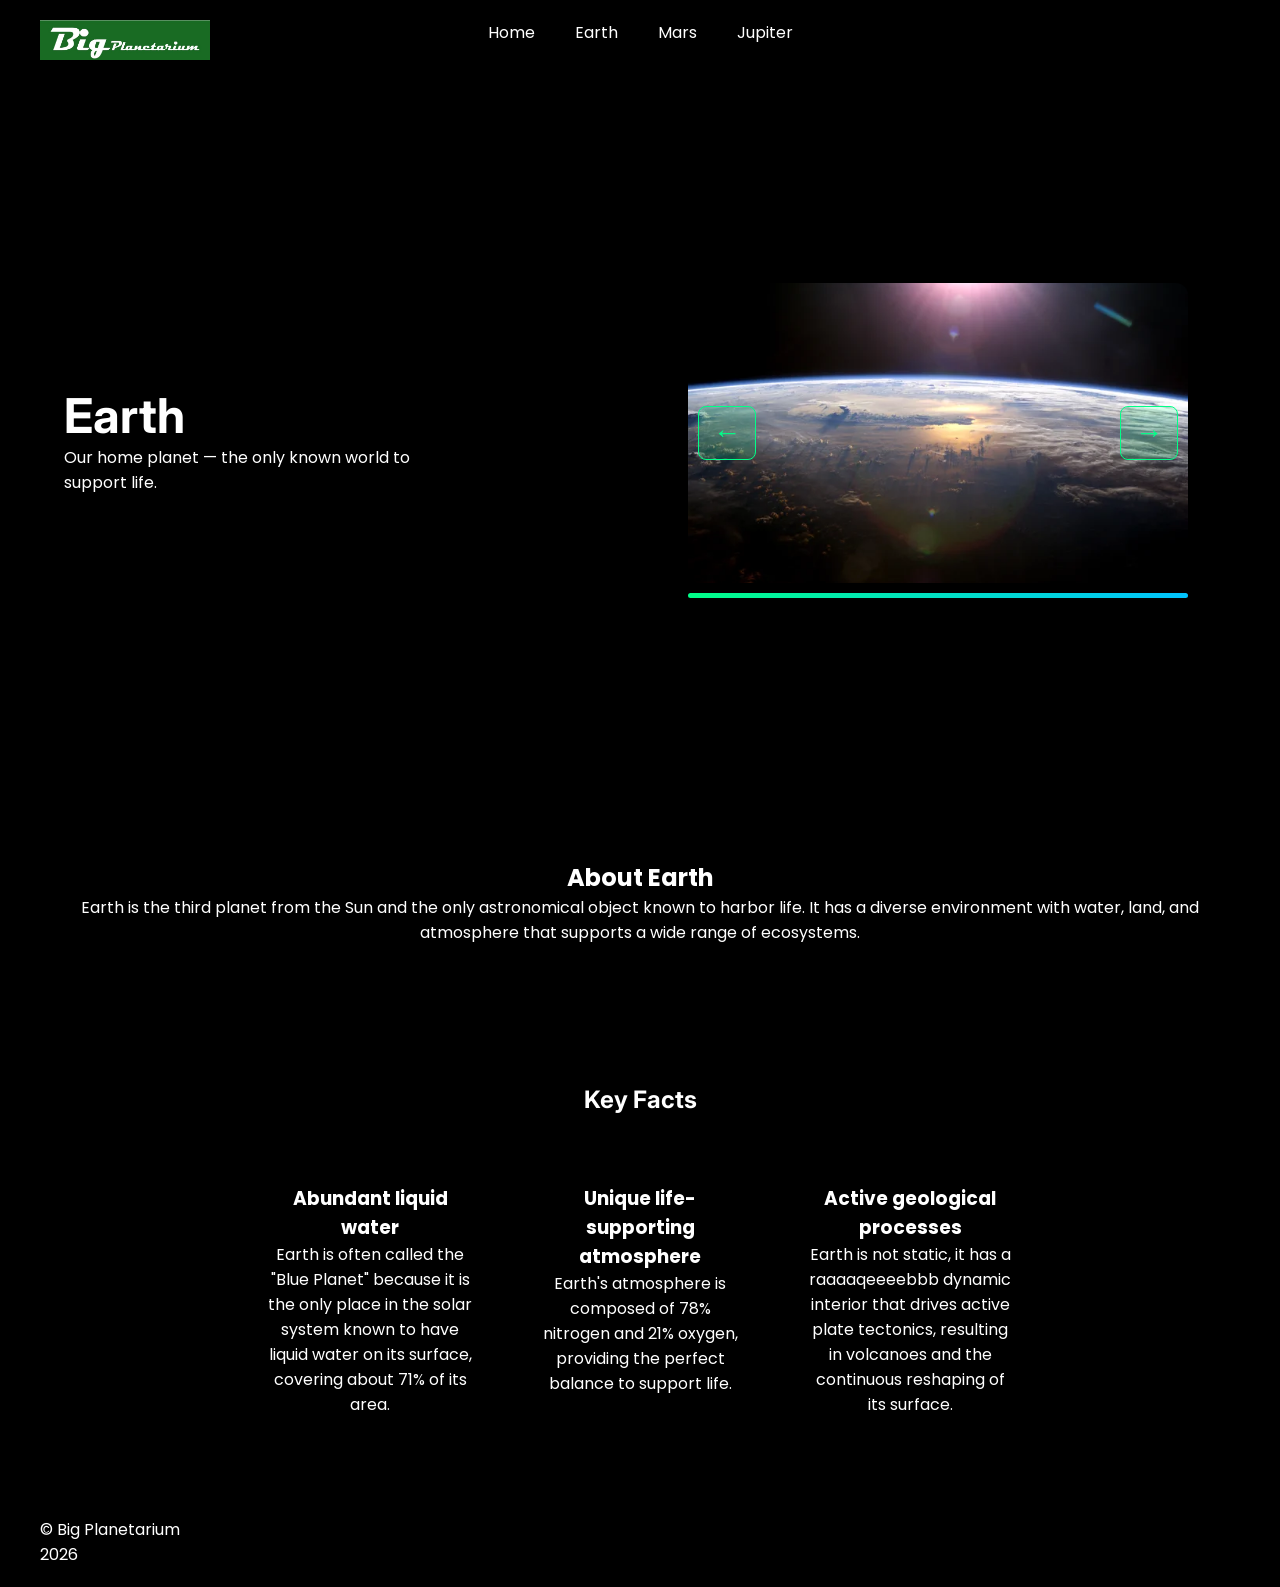
==== Web Dev Project - Planetarium/HTML/earth.html @ f70e534e "tried fixing linking back to home page" ====
<!-- not finished  -->
<!DOCTYPE html>
<html lang="en">
<head>
    <meta charset="UTF-8">
    <meta name="viewport" content="width=device-width, initial-scale=1.0">
    <title>Earth - Big Planetarium</title> <!-- title for earth page -->

    <link href="https://fonts.googleapis.com/css2?family=Inter:wght@300;400;600&family=Poppins:wght@300;400;500;600&display=swap" rel="stylesheet"> <!-- poppins font from google-->
    <link rel="stylesheet" href="../CSS/earth.css">
</head>
<body>

    <!-- looping earth video -->
    <video autoplay muted loop playsinline class="bg-video">
        <source src="../Assets/earth-loop.mp4" type="video/mp4">
    </video>

    <!-- navigation bar -->
    <nav class="navbar">
        <div class="logo">
            <img src="../Assets/big planetarium.jpg" alt="Logo">
        </div>
<!-- links for nav bar-->
        <ul class="nav-links">
            <li><a href="../../index.html">Home</a></li>
            <li><a href="earth.html">Earth</a></li>
            <li><a href="mars.html">Mars</a></li>
            <li><a href="jupiter.html">Jupiter</a></li>
        </ul>
    </nav>
<!-- main content -->
<header class="hero">
    <div class="hero-content fade-in">
        <div class="hero-left">
            <h2>Earth</h2>
            <p>Our home planet — the only known world to support life.</p>
        </div>

        <div class="hero-right">
            <div class="slideshow">
                <img src="../Assets/earth from space.jpg" class="slide active">
                <img src="../Assets/flower field.jpg" class="slide">
                <img src="../Assets/earth from moon.jpg" class="slide">
                 <button class="slide-btn prev">&larr;</button>
    <button class="slide-btn next">&rarr;</button>
            </div>

            <div class="progress-bar">
                <div class="progress"></div>
            </div>
        </div>
    </div>
</header>

    <section class="about fade-in">
        <h2>About Earth</h2>
        <p>
            Earth is the third planet from the Sun and the only astronomical object known to harbor life. 
            It has a diverse environment with water, land, and atmosphere that supports a wide range of ecosystems.
        </p>
    </section>
<!-- key facts using the same planet cards from homepage-->
    <section class="planets">
        <h2 class="fade-in">Key Facts</h2>

        <div class="planet-grid">
            <div class="planet-card fade-in"> <!-- using the same planet card design from homepage for consistency -->
                <h3>Abundant liquid water</h3>
                <p>Earth is often called the "Blue Planet" because it is the only place in the solar system known to have liquid water on its surface, covering about 71% of its area.</p>
            </div>

            <div class="planet-card fade-in">
                <h3>Unique life-supporting atmosphere</h3>
                <p>Earth's atmosphere is composed of 78% nitrogen and 21% oxygen, providing the perfect balance to support life.</p>
            </div>

            <div class="planet-card fade-in">
                <h3>Active geological processes</h3>
                <p> Earth is not static, it has a raaaaqeeeebbb dynamic interior that drives active plate tectonics, resulting in volcanoes and the continuous reshaping of its surface.</p>
            </div>
        </div>
    </section>

    <footer class="footer">
        <p>&copy; Big Planetarium</p>
        <p>2026</p>
    </footer>

    <script src="../JS/earth.js"></script>

</body>
</html>
<!-- end of code hopefully -->
---- Web Dev Project - Planetarium/CSS/earth.css ----
/* not finished */
/* global styles */
* {
    margin: 0;
    padding: 0;
    box-sizing: border-box;
}

body {
    font-family: 'Poppins', sans-serif;
    color: white;
    background: black;
    position: relative;
    z-index: 0;
}

/* background video */
.bg-video {
    position: fixed;
    top: 0;
    left: 0;
    width: 100%;
    height: 100%;
    object-fit: cover;
    z-index: -1;
}

/* overlay */
body::before {
    content: "";
    position: fixed;
    inset: 0;
    background: rgba(0,0,0,0.3);
    z-index: 0;
}

/* navbar  */
.navbar {
    position: fixed;
    top: 0;
    width: 100%;
    z-index: 9999;
    display: flex;
    justify-content: center;
    padding: 20px 40px;
    background: rgba(0,0,0,0.7);
    backdrop-filter: blur(8px);
}
/* logo */
.logo {
    position: absolute;
    left: 40px;
}

.logo img {
    height: 40px;
}
/* nav links styling */
.nav-links {
    display: flex;
    gap: 40px;
    list-style: none;
}

.nav-links a {
    color: white;
    text-decoration: none;
    position: relative;
}

.nav-links a::after {
    content: "";
    position: absolute;
    width: 0%;
    height: 2px;
    background: #00ff88;
    bottom: -5px;
    left: 0;
    transition: 0.3s;
}
/* hover effect for nav links */
.nav-links a:hover {
    color: #00ff88;
}

.nav-links a:hover::after {
    width: 100%;
}

/* keep content below navbar */
.hero,
.about,
.planets,
.footer {
    position: relative;
    z-index: 1;
}
/* hero section styling */
.hero {
    margin-top: 80px;
    height: 80vh;
    display: flex;
    justify-content: center;
    align-items: center;
    text-align: center;
    background: rgba(0,0,0,0.5);
}

.hero h2 {
    font-family: 'Inter', sans-serif;
    font-size: 48px;
}

.hero p {
    max-width: 600px;
}
/* about section structure */
.about {
    padding: 60px;
    text-align: center;
    background: rgba(0,0,0,0.6);
}
/* planets styling from home.css for consistency */
.planets {
    padding: 80px 40px 60px;
    text-align: center;
}

.planets h2 {
    font-family: 'Inter';
    margin-bottom: 50px;
}

.planet-grid {
    display: flex;
    gap: 20px;
    justify-content: center;
    flex-wrap: wrap;
}

.planet-card {
    background: rgba(0,0,0,0.7);
    padding: 20px;
    width: 250px;
    border-radius: 12px;
    transition: 0.3s;
}

.planet-card:hover {
    transform: translateY(-10px) scale(1.05);
    box-shadow: 0 0 20px rgba(0,255,136,0.6);
}

.footer {
    text-align: left;
    padding: 20px 40px;
    background: rgba(0,0,0,0.8);
}

/* fade-in effects */
.fade-in {
    opacity: 0;
    transform: translateY(20px);
    transition: 0.8s;
}

.visible {
    opacity: 1;
    transform: translateY(0);
}

/* hero split layout */
.hero-content {
    display: flex;
    align-items: center;
    justify-content: space-between;
    gap: 40px;
    width: 90%;
    max-width: 1200px;
}

/* left text */
.hero-left {
    flex: 1;
    text-align: left;
}

.hero-left h2 {
    font-size: 48px;
}

.hero-left p {
    max-width: 400px;
}

/* right slideshow */
.hero-right {
    flex: 1;
    position: relative;
    display: flex;
    flex-direction: column;
    align-items: center; 
}

/* slideshow */
.slideshow {
    position: relative;
    width: 100%;
    max-width: 500px; 
    height: 300px;
    overflow: hidden;
    border-radius: 12px;
}
.slide {
    position: absolute;
    width: 100%;
    height: 100%;
    object-fit: cover;
    top: 0;
    left: 0;
    opacity: 0;
    transition: opacity 0.8s ease;
}

.slide.active {
    opacity: 1;
    z-index: 1;
}

/* progress bar  */
.progress-bar {
    margin-top: 10px;
    width: 100%;
    max-width: 500px; 
    height: 5px;
    background: rgba(255,255,255,0.2);
    border-radius: 10px;
    overflow: hidden;
}

.progress {
    height: 100%;
    width: 0%;
    background: linear-gradient(90deg, #00ff88, #00c3ff);
}

/* slide show buttons */
.slide-btn {
    position: absolute;
    top: 50%;
    transform: translateY(-50%);
    background: rgba(0, 255, 136, 0.15); /* subtle green tint */
    border: 1px solid #00ff88;
    color: #00ff88;
    font-size: 28px;
    padding: 10px 14px;
    cursor: pointer;
    border-radius: 8px;
    z-index: 2;
    transition: 0.3s;
}

/* left */
.slide-btn.prev {
    left: 10px;
}

/* right */
.slide-btn.next {
    right: 10px;
}

/* hover effect */
.slide-btn:hover {
    background: #00ff88;
    color: black;
    box-shadow: 0 0 15px #00ff88;
    transform: translateY(-50%) scale(1.1);
}
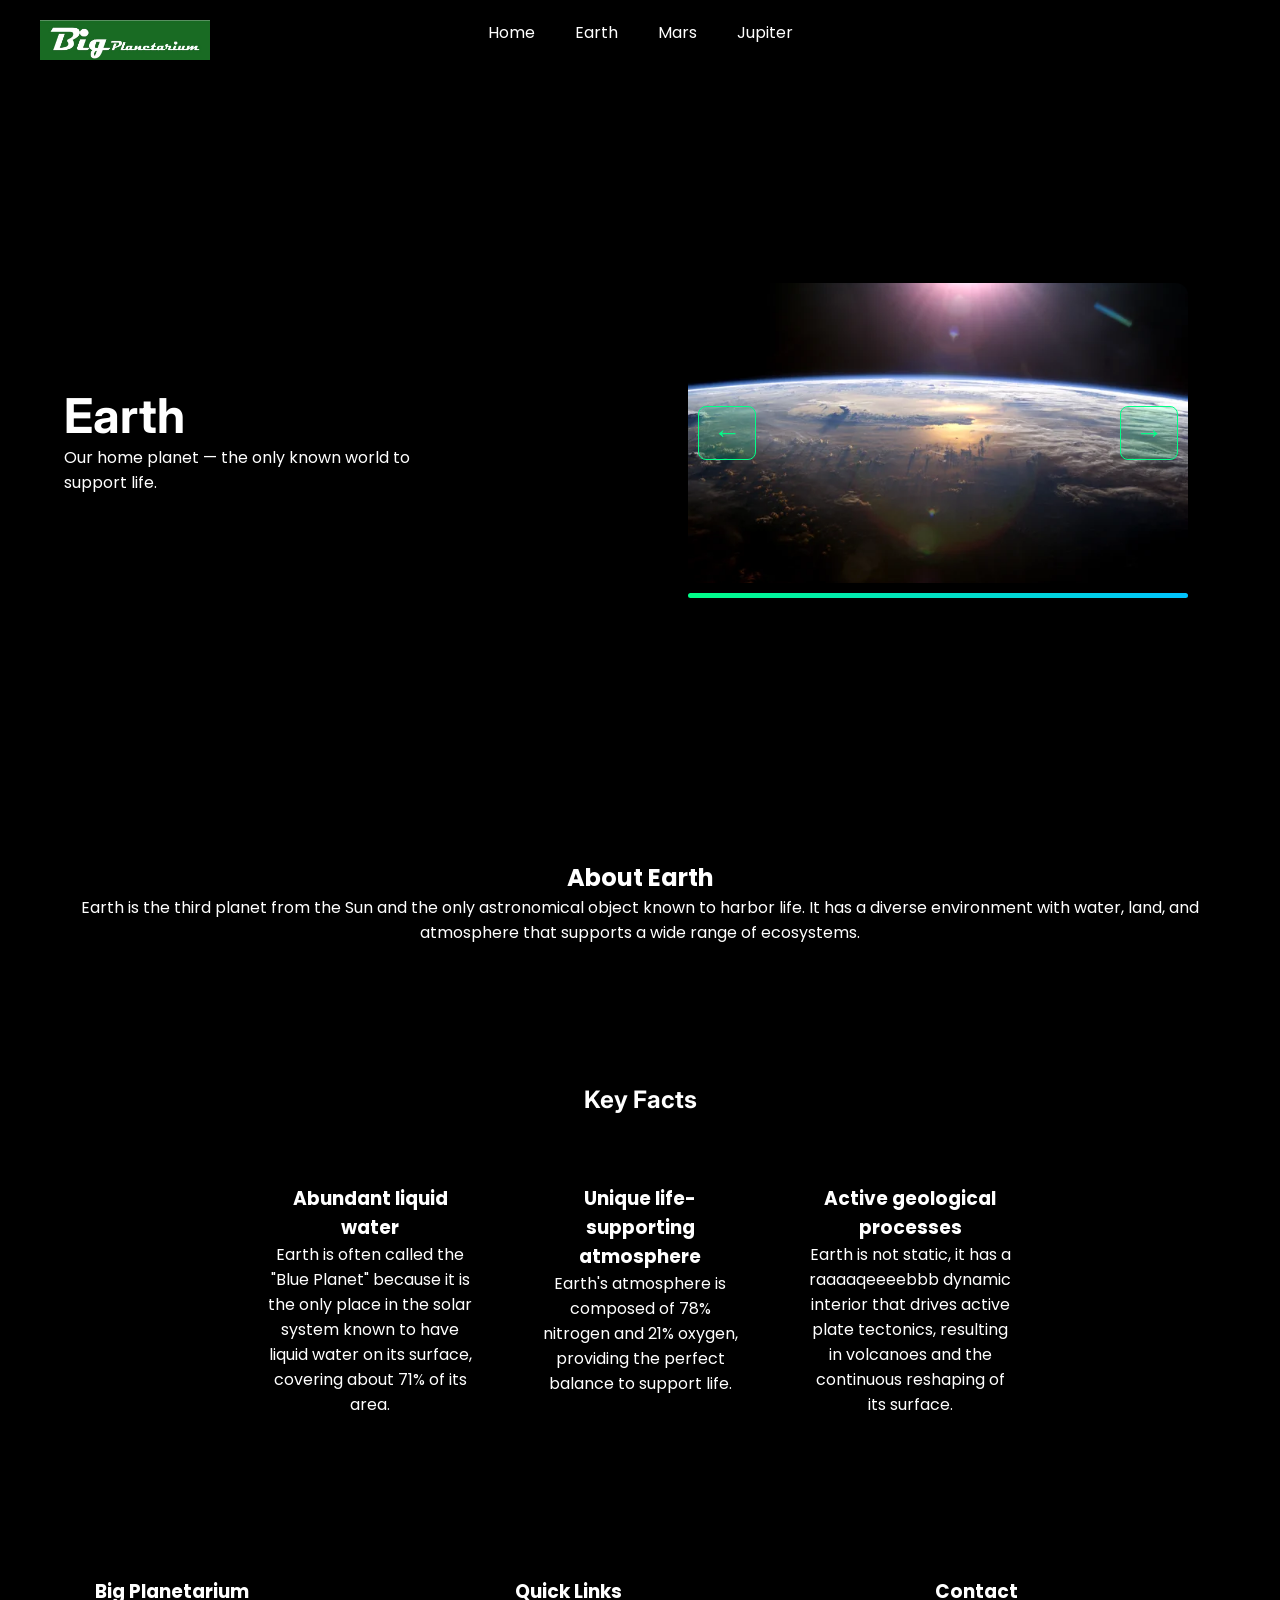
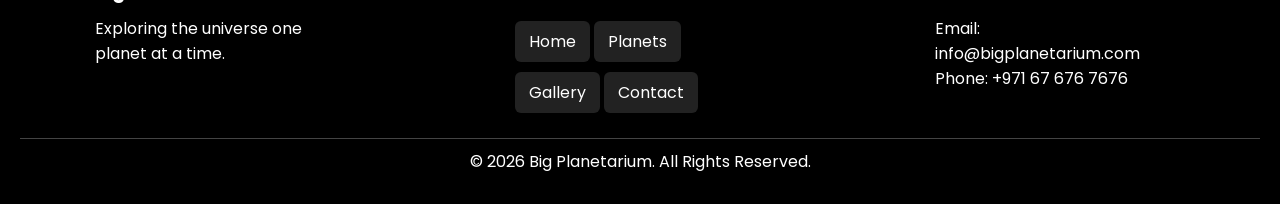
==== commit 710d8091: "added a properly designed and detailed footer, still unable to fix the linking back to home page iss" ====
--- a/Web Dev Project - Planetarium/HTML/earth.html
+++ b/Web Dev Project - Planetarium/HTML/earth.html
@@ -23,7 +23,7 @@
         </div>
 <!-- links for nav bar-->
         <ul class="nav-links">
-            <li><a href="../../index.html">Home</a></li>
+            <li><a href="/index.html">Home</a></li>
             <li><a href="earth.html">Earth</a></li>
             <li><a href="mars.html">Mars</a></li>
             <li><a href="jupiter.html">Jupiter</a></li>
@@ -81,11 +81,36 @@
             </div>
         </div>
     </section>
+<!-- footer section -->
+<footer class="footer">
+    <div class="footer-content">
 
-    <footer class="footer">
-        <p>&copy; Big Planetarium</p>
-        <p>2026</p>
-    </footer>
+        <div class="footer-section">
+            <h3>Big Planetarium</h3>
+            <p>Exploring the universe one planet at a time.</p>
+        </div>
+
+        <div class="footer-section">
+            <h3>Quick Links</h3>
+             <!-- NOT REAL LINKS!-->
+            <a href="#" class="footer-btn">Home</a>
+            <a href="#" class="footer-btn">Planets</a>
+            <a href="#" class="footer-btn">Gallery</a>
+            <a href="#" class="footer-btn">Contact</a>
+        </div>
+
+        <div class="footer-section">
+            <h3>Contact</h3>
+            <p>Email: info@bigplanetarium.com</p>
+            <p>Phone: +971 67 676 7676</p>
+        </div>
+
+    </div>
+
+    <div class="footer-bottom">
+        <p>&copy; 2026 Big Planetarium. All Rights Reserved.</p>
+    </div>
+</footer>
 
     <script src="../JS/earth.js"></script>
 
--- a/Web Dev Project - Planetarium/CSS/earth.css
+++ b/Web Dev Project - Planetarium/CSS/earth.css
@@ -276,4 +276,52 @@
     color: black;
     box-shadow: 0 0 15px #00ff88;
     transform: translateY(-50%) scale(1.1);
-}+}
+/* new footer styling */
+.footer {
+    background: rgba(0,0,0,0.7);
+    backdrop-filter: blur(8px);
+    color: white;
+    padding: 30px 20px;
+    margin-top: 50px;
+}
+
+.footer-content {
+    display: flex;
+    justify-content: space-around;
+    flex-wrap: wrap;
+    gap: 20px;
+}
+
+.footer-section {
+    max-width: 250px;
+}
+
+.footer-section h3 {
+    margin-bottom: 10px;
+}
+
+/* footer buttons */
+.footer-btn {
+    display: inline-block;
+    background-color: #222;
+    color: white;
+    text-decoration: none;
+    padding: 8px 14px;
+    margin: 5px 0;
+    border-radius: 6px;
+    transition: 0.3s;
+}
+
+.footer-btn:hover {
+    background-color: limegreen;
+    color: black;
+}
+
+.footer-bottom {
+    text-align: center;
+    margin-top: 20px;
+    border-top: 1px solid #444;
+    padding-top: 10px;
+}
+/* end of code */
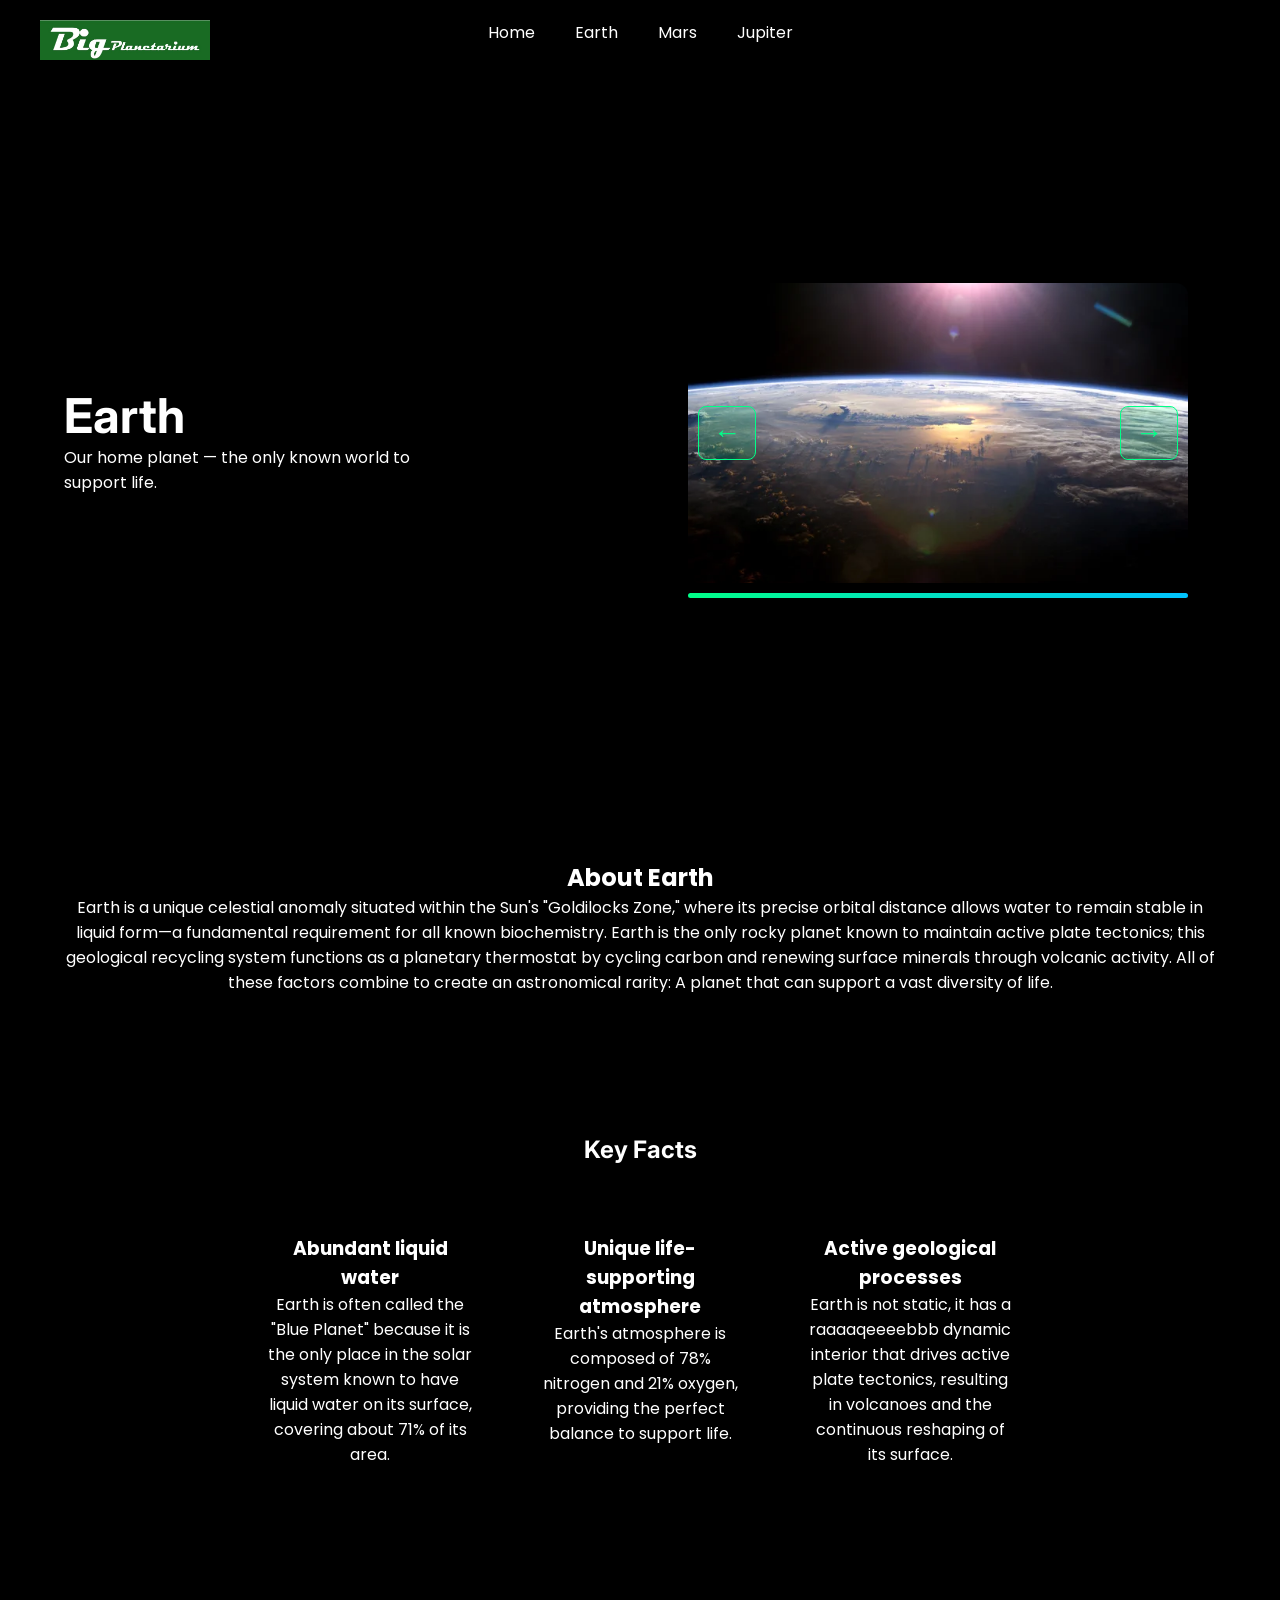
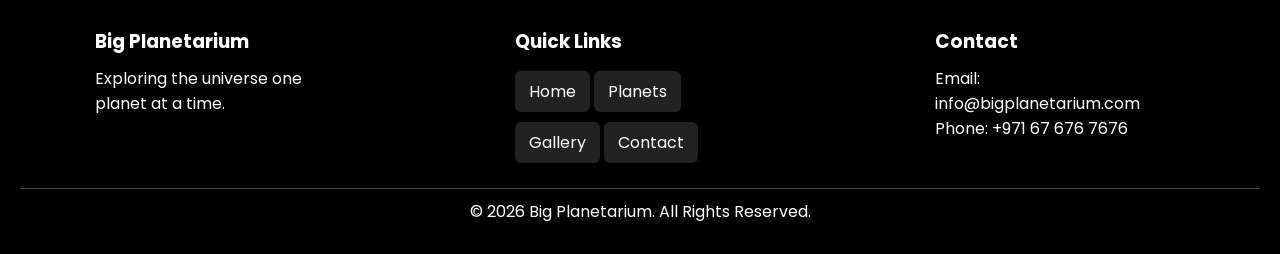
==== commit a8e79940: "Added a more descriptive "about" for planets" ====
--- a/Web Dev Project - Planetarium/HTML/earth.html
+++ b/Web Dev Project - Planetarium/HTML/earth.html
@@ -1,4 +1,3 @@
-<!-- not finished  -->
 <!DOCTYPE html>
 <html lang="en">
 <head>
@@ -23,7 +22,7 @@
         </div>
 <!-- links for nav bar-->
         <ul class="nav-links">
-            <li><a href="/index.html">Home</a></li>
+            <li><a href="https://raqeeb2007.github.io/raqeeb.github.io">Home</a></li>
             <li><a href="earth.html">Earth</a></li>
             <li><a href="mars.html">Mars</a></li>
             <li><a href="jupiter.html">Jupiter</a></li>
@@ -56,8 +55,9 @@
     <section class="about fade-in">
         <h2>About Earth</h2>
         <p>
-            Earth is the third planet from the Sun and the only astronomical object known to harbor life. 
-            It has a diverse environment with water, land, and atmosphere that supports a wide range of ecosystems.
+            Earth is a unique celestial anomaly situated within the Sun's "Goldilocks Zone," where its precise orbital distance allows water to remain stable in liquid form—a fundamental requirement for all known biochemistry.
+            Earth is the only rocky planet known to maintain active plate tectonics; this geological recycling system functions as a planetary thermostat by cycling carbon and renewing surface minerals through volcanic activity.
+            All of these factors combine to create an astronomical rarity: A planet that can support a vast diversity of life.
         </p>
     </section>
 <!-- key facts using the same planet cards from homepage-->
@@ -116,4 +116,4 @@
 
 </body>
 </html>
-<!-- end of code hopefully -->+<!-- end of the code!!!! enjoy the website  -->
--- a/Web Dev Project - Planetarium/CSS/earth.css
+++ b/Web Dev Project - Planetarium/CSS/earth.css
@@ -1,4 +1,3 @@
-/* not finished */
 /* global styles */
 * {
     margin: 0;
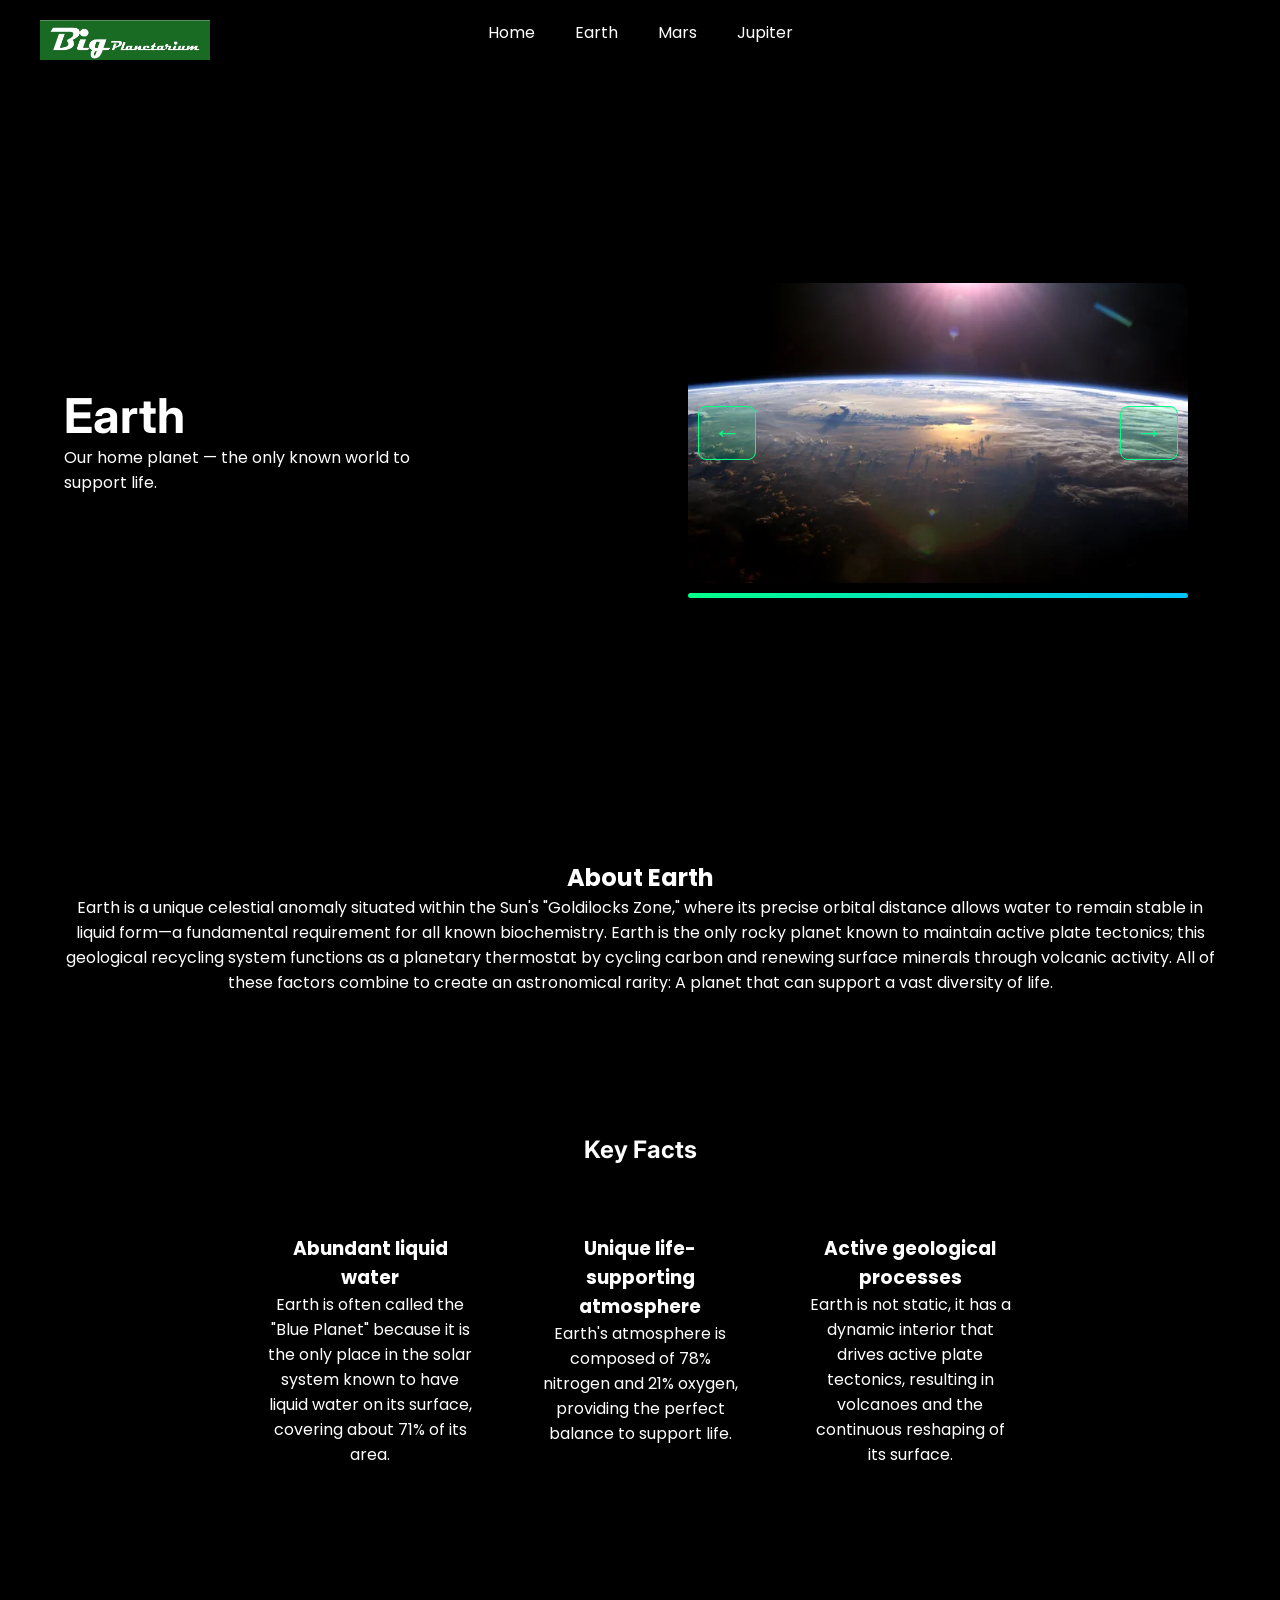
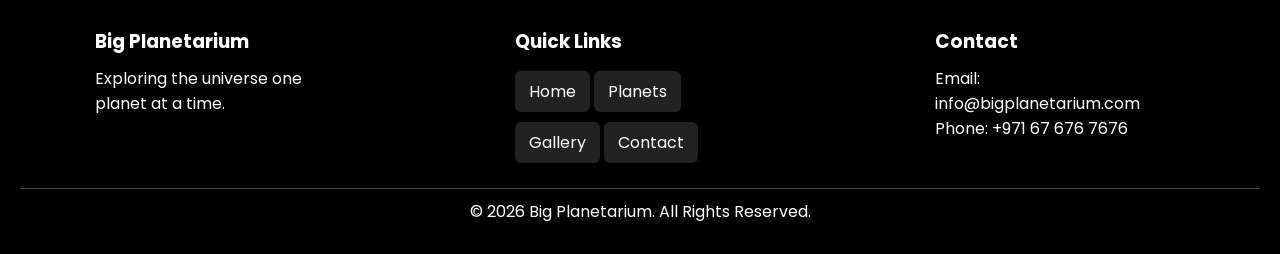
==== commit b24fba55: "fixed small error" ====
--- a/Web Dev Project - Planetarium/HTML/earth.html
+++ b/Web Dev Project - Planetarium/HTML/earth.html
@@ -6,7 +6,7 @@
     <title>Earth - Big Planetarium</title> <!-- title for earth page -->
 
     <link href="https://fonts.googleapis.com/css2?family=Inter:wght@300;400;600&family=Poppins:wght@300;400;500;600&display=swap" rel="stylesheet"> <!-- poppins font from google-->
-    <link rel="stylesheet" href="../CSS/earth.css">
+    <link rel="stylesheet" href="../CSS/earth.css"> <!-- link to external css-->
 </head>
 <body>
 
@@ -77,7 +77,7 @@
 
             <div class="planet-card fade-in">
                 <h3>Active geological processes</h3>
-                <p> Earth is not static, it has a raaaaqeeeebbb dynamic interior that drives active plate tectonics, resulting in volcanoes and the continuous reshaping of its surface.</p>
+                <p> Earth is not static, it has a dynamic interior that drives active plate tectonics, resulting in volcanoes and the continuous reshaping of its surface.</p>
             </div>
         </div>
     </section>
@@ -112,7 +112,7 @@
     </div>
 </footer>
 
-    <script src="../JS/earth.js"></script>
+    <script src="../JS/earth.js"></script> <!-- link to external javascript-->
 
 </body>
 </html>
